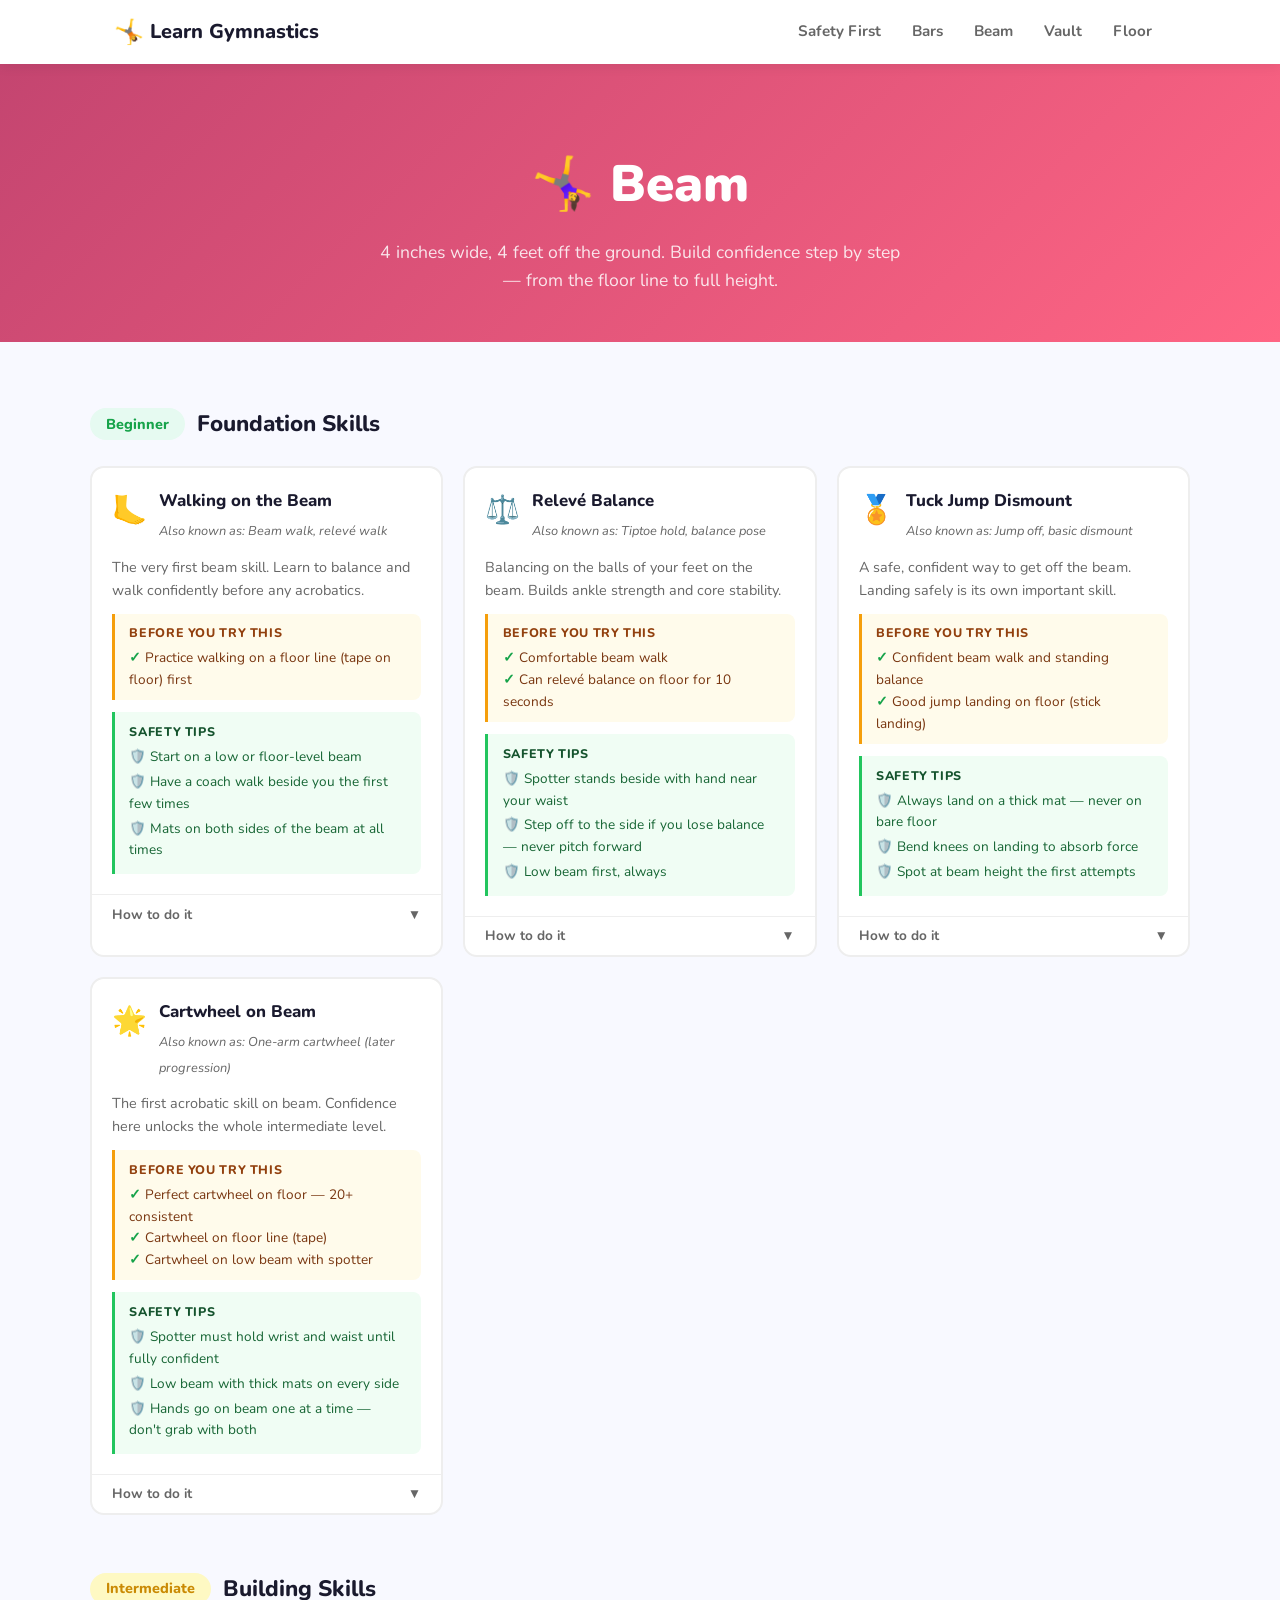
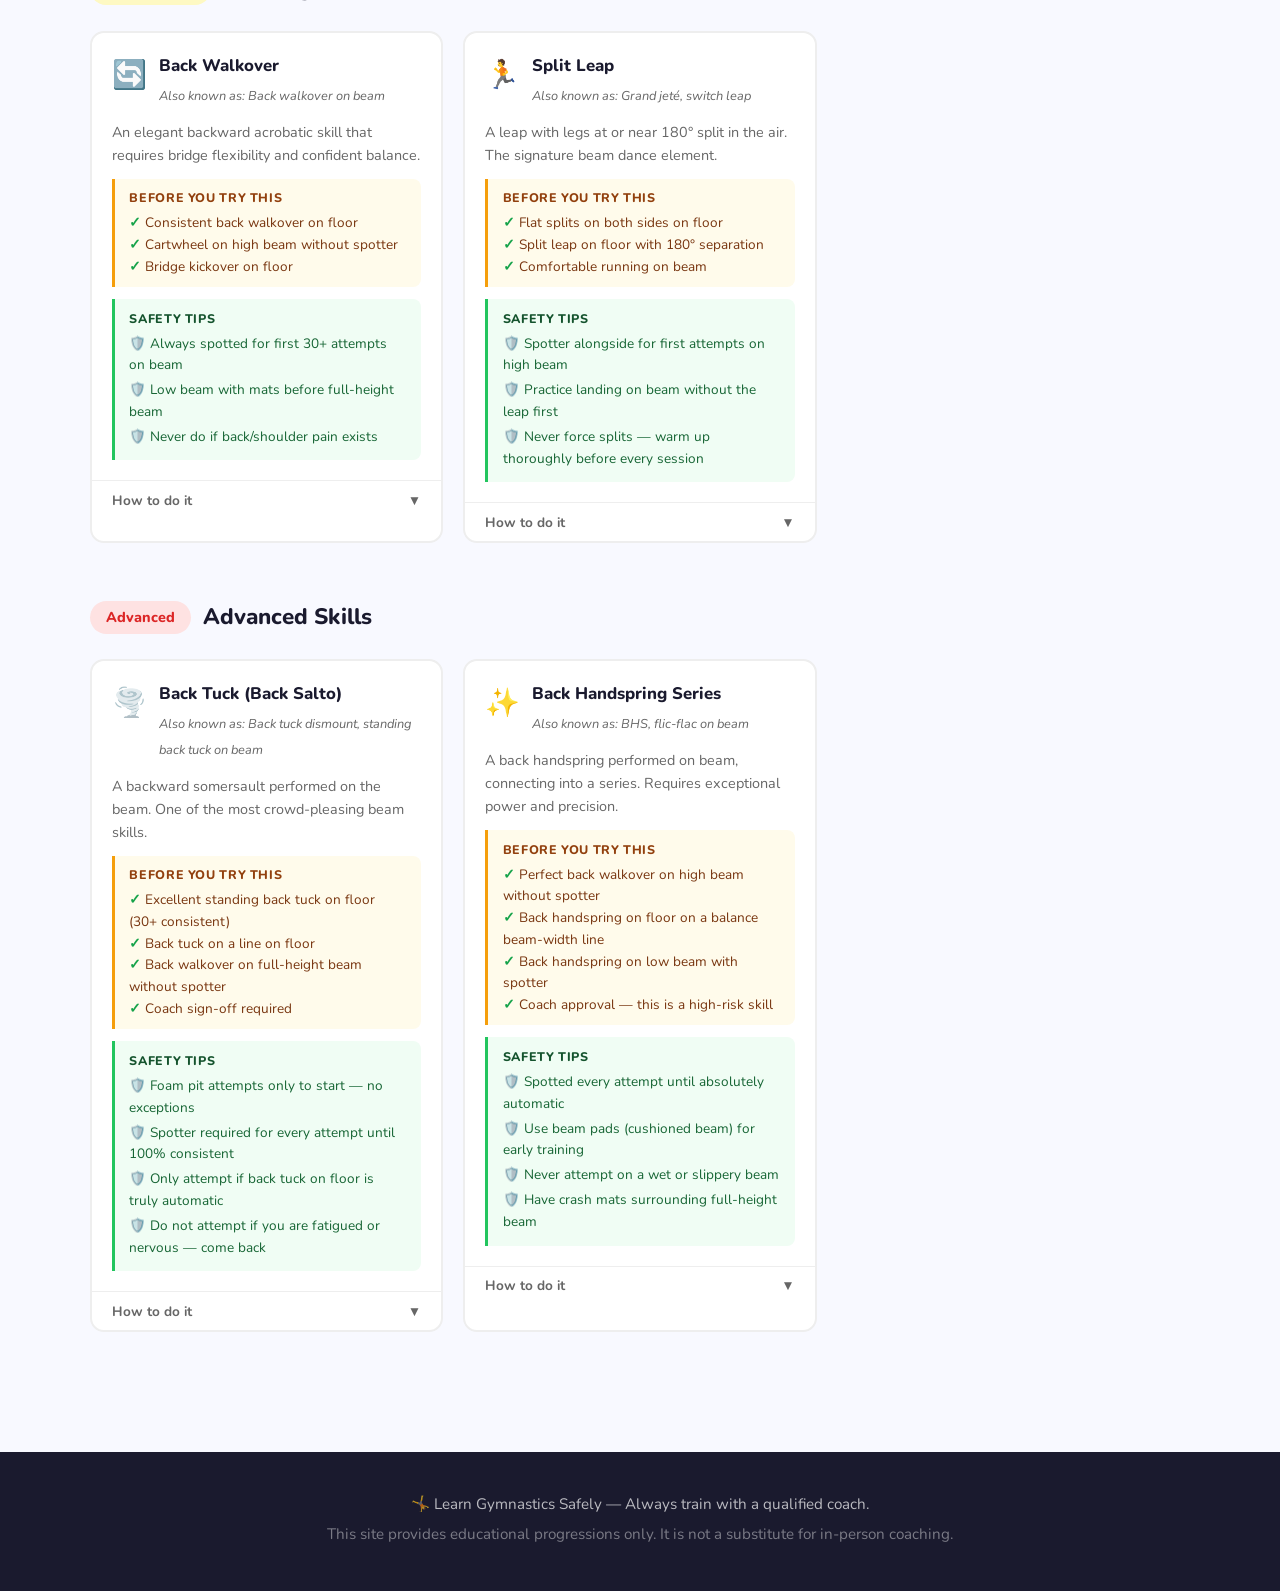
==== beam.html @ 977ec1b9 "Add complete gymnastics learning website Multi-page static site covering all four gymnastics events " ====
<!DOCTYPE html>
<html lang="en">
<head>
  <meta charset="UTF-8" />
  <meta name="viewport" content="width=device-width, initial-scale=1.0" />
  <title>Beam — Learn Gymnastics Safely</title>
  <link rel="stylesheet" href="css/style.css" />
  <link href="https://fonts.googleapis.com/css2?family=Nunito:wght@400;600;700;800;900&display=swap" rel="stylesheet" />
</head>
<body class="beam-event">

  <nav class="navbar" id="navbar">
    <div class="nav-container">
      <a href="index.html" class="nav-logo">
        <span class="logo-icon">🤸</span>
        <span>Learn Gymnastics</span>
      </a>
      <button class="nav-toggle" id="navToggle" aria-label="Toggle menu">
        <span></span><span></span><span></span>
      </button>
      <ul class="nav-links" id="navLinks">
        <li><a href="index.html#safety">Safety First</a></li>
        <li><a href="bars.html"  class="event-link bars-link">Bars</a></li>
        <li><a href="beam.html"  class="event-link beam-link">Beam</a></li>
        <li><a href="vault.html" class="event-link vault-link">Vault</a></li>
        <li><a href="floor.html" class="event-link floor-link">Floor</a></li>
      </ul>
    </div>
  </nav>

  <header class="event-hero hero-beam">
    <h1>🤸‍♀️ Beam</h1>
    <p>4 inches wide, 4 feet off the ground. Build confidence step by step — from the floor line to full height.</p>
  </header>

  <main class="skills-section">
    <div class="container">

      <!-- BEGINNER -->
      <div class="level-group">
        <div class="level-header">
          <span class="level-badge beginner">Beginner</span>
          <h2>Foundation Skills</h2>
        </div>
        <div class="skills-grid">

          <div class="skill-card">
            <div class="skill-card-header">
              <span class="skill-icon">🦶</span>
              <div>
                <h3>Walking on the Beam</h3>
                <span class="skill-also-known">Also known as: Beam walk, relevé walk</span>
              </div>
            </div>
            <div class="skill-body">
              <p class="skill-desc">The very first beam skill. Learn to balance and walk confidently before any acrobatics.</p>
              <div class="prereqs">
                <div class="prereqs-label">Before you try this</div>
                <ul><li>Practice walking on a floor line (tape on floor) first</li></ul>
              </div>
              <div class="safety-tips">
                <div class="safety-tips-label">Safety Tips</div>
                <ul>
                  <li>Start on a low or floor-level beam</li>
                  <li>Have a coach walk beside you the first few times</li>
                  <li>Mats on both sides of the beam at all times</li>
                </ul>
              </div>
            </div>
            <button class="skill-toggle">How to do it <span class="arrow">▼</span></button>
            <div class="skill-details">
              <ol class="steps">
                <li>Mount the beam from the side using a step-up or jump-to-support.</li>
                <li>Stand tall — eyes forward, not looking at your feet.</li>
                <li>Walk placing one foot directly in front of the other, toes pointed.</li>
                <li>Arms out to sides for balance — like a tightrope walker.</li>
                <li>Practice on floor line → low beam → full-height beam with mats.</li>
              </ol>
            </div>
          </div>

          <div class="skill-card">
            <div class="skill-card-header">
              <span class="skill-icon">⚖️</span>
              <div>
                <h3>Relevé Balance</h3>
                <span class="skill-also-known">Also known as: Tiptoe hold, balance pose</span>
              </div>
            </div>
            <div class="skill-body">
              <p class="skill-desc">Balancing on the balls of your feet on the beam. Builds ankle strength and core stability.</p>
              <div class="prereqs">
                <div class="prereqs-label">Before you try this</div>
                <ul>
                  <li>Comfortable beam walk</li>
                  <li>Can relevé balance on floor for 10 seconds</li>
                </ul>
              </div>
              <div class="safety-tips">
                <div class="safety-tips-label">Safety Tips</div>
                <ul>
                  <li>Spotter stands beside with hand near your waist</li>
                  <li>Step off to the side if you lose balance — never pitch forward</li>
                  <li>Low beam first, always</li>
                </ul>
              </div>
            </div>
            <button class="skill-toggle">How to do it <span class="arrow">▼</span></button>
            <div class="skill-details">
              <ol class="steps">
                <li>Stand in the middle of the beam, feet together.</li>
                <li>Rise slowly onto the balls of your feet (relevé).</li>
                <li>Arms extend to sides or overhead — whichever feels balanced.</li>
                <li>Eyes fixed on a spot ahead — don't look down.</li>
                <li>Hold 3 seconds → 5 seconds → 10 seconds as you improve.</li>
              </ol>
            </div>
          </div>

          <div class="skill-card">
            <div class="skill-card-header">
              <span class="skill-icon">🏅</span>
              <div>
                <h3>Tuck Jump Dismount</h3>
                <span class="skill-also-known">Also known as: Jump off, basic dismount</span>
              </div>
            </div>
            <div class="skill-body">
              <p class="skill-desc">A safe, confident way to get off the beam. Landing safely is its own important skill.</p>
              <div class="prereqs">
                <div class="prereqs-label">Before you try this</div>
                <ul>
                  <li>Confident beam walk and standing balance</li>
                  <li>Good jump landing on floor (stick landing)</li>
                </ul>
              </div>
              <div class="safety-tips">
                <div class="safety-tips-label">Safety Tips</div>
                <ul>
                  <li>Always land on a thick mat — never on bare floor</li>
                  <li>Bend knees on landing to absorb force</li>
                  <li>Spot at beam height the first attempts</li>
                </ul>
              </div>
            </div>
            <button class="skill-toggle">How to do it <span class="arrow">▼</span></button>
            <div class="skill-details">
              <ol class="steps">
                <li>Stand at the end of the beam facing the dismount direction.</li>
                <li>Swing arms and jump upward, bringing knees to chest.</li>
                <li>Open legs to landing position just before contact.</li>
                <li>Land with feet together, knees bent, arms forward for balance.</li>
                <li>Stick the landing — don't take extra steps.</li>
              </ol>
            </div>
          </div>

          <div class="skill-card">
            <div class="skill-card-header">
              <span class="skill-icon">🌟</span>
              <div>
                <h3>Cartwheel on Beam</h3>
                <span class="skill-also-known">Also known as: One-arm cartwheel (later progression)</span>
              </div>
            </div>
            <div class="skill-body">
              <p class="skill-desc">The first acrobatic skill on beam. Confidence here unlocks the whole intermediate level.</p>
              <div class="prereqs">
                <div class="prereqs-label">Before you try this</div>
                <ul>
                  <li>Perfect cartwheel on floor — 20+ consistent</li>
                  <li>Cartwheel on floor line (tape)</li>
                  <li>Cartwheel on low beam with spotter</li>
                </ul>
              </div>
              <div class="safety-tips">
                <div class="safety-tips-label">Safety Tips</div>
                <ul>
                  <li>Spotter must hold wrist and waist until fully confident</li>
                  <li>Low beam with thick mats on every side</li>
                  <li>Hands go on beam one at a time — don't grab with both</li>
                </ul>
              </div>
            </div>
            <button class="skill-toggle">How to do it <span class="arrow">▼</span></button>
            <div class="skill-details">
              <ol class="steps">
                <li>Practice on a floor line until it's automatic — no thinking required.</li>
                <li>Move to a low beam. Walk spotter hands the first 10 times.</li>
                <li>Kick up into the cartwheel, hands one at a time on the center of the beam.</li>
                <li>Look at the beam as your hands contact it.</li>
                <li>Finish with both feet landing on beam, one at a time, arms reaching forward.</li>
              </ol>
            </div>
          </div>

        </div>
      </div>

      <!-- INTERMEDIATE -->
      <div class="level-group">
        <div class="level-header">
          <span class="level-badge intermediate">Intermediate</span>
          <h2>Building Skills</h2>
        </div>
        <div class="skills-grid">

          <div class="skill-card">
            <div class="skill-card-header">
              <span class="skill-icon">🔄</span>
              <div>
                <h3>Back Walkover</h3>
                <span class="skill-also-known">Also known as: Back walkover on beam</span>
              </div>
            </div>
            <div class="skill-body">
              <p class="skill-desc">An elegant backward acrobatic skill that requires bridge flexibility and confident balance.</p>
              <div class="prereqs">
                <div class="prereqs-label">Before you try this</div>
                <ul>
                  <li>Consistent back walkover on floor</li>
                  <li>Cartwheel on high beam without spotter</li>
                  <li>Bridge kickover on floor</li>
                </ul>
              </div>
              <div class="safety-tips">
                <div class="safety-tips-label">Safety Tips</div>
                <ul>
                  <li>Always spotted for first 30+ attempts on beam</li>
                  <li>Low beam with mats before full-height beam</li>
                  <li>Never do if back/shoulder pain exists</li>
                </ul>
              </div>
            </div>
            <button class="skill-toggle">How to do it <span class="arrow">▼</span></button>
            <div class="skill-details">
              <ol class="steps">
                <li>Stand on one foot, lift the other leg to a high relevé.</li>
                <li>Reach arms back overhead and arch gently into a back bend.</li>
                <li>Place hands on the beam one at a time.</li>
                <li>Kick the back leg up and over, splitting legs as you go.</li>
                <li>Land one foot, then the second, finishing in a lunge.</li>
              </ol>
            </div>
          </div>

          <div class="skill-card">
            <div class="skill-card-header">
              <span class="skill-icon">🏃</span>
              <div>
                <h3>Split Leap</h3>
                <span class="skill-also-known">Also known as: Grand jeté, switch leap</span>
              </div>
            </div>
            <div class="skill-body">
              <p class="skill-desc">A leap with legs at or near 180° split in the air. The signature beam dance element.</p>
              <div class="prereqs">
                <div class="prereqs-label">Before you try this</div>
                <ul>
                  <li>Flat splits on both sides on floor</li>
                  <li>Split leap on floor with 180° separation</li>
                  <li>Comfortable running on beam</li>
                </ul>
              </div>
              <div class="safety-tips">
                <div class="safety-tips-label">Safety Tips</div>
                <ul>
                  <li>Spotter alongside for first attempts on high beam</li>
                  <li>Practice landing on beam without the leap first</li>
                  <li>Never force splits — warm up thoroughly before every session</li>
                </ul>
              </div>
            </div>
            <button class="skill-toggle">How to do it <span class="arrow">▼</span></button>
            <div class="skill-details">
              <ol class="steps">
                <li>Build momentum with 2–3 run steps on beam.</li>
                <li>Hurdle onto one foot and swing the back leg forward explosively.</li>
                <li>Jump up off the front foot as the back leg reaches max height.</li>
                <li>Reach both legs to full split in the air.</li>
                <li>Land on the front foot with bent knee, then bring feet together.</li>
              </ol>
            </div>
          </div>

        </div>
      </div>

      <!-- ADVANCED -->
      <div class="level-group">
        <div class="level-header">
          <span class="level-badge advanced">Advanced</span>
          <h2>Advanced Skills</h2>
        </div>
        <div class="skills-grid">

          <div class="skill-card">
            <div class="skill-card-header">
              <span class="skill-icon">🌪️</span>
              <div>
                <h3>Back Tuck (Back Salto)</h3>
                <span class="skill-also-known">Also known as: Back tuck dismount, standing back tuck on beam</span>
              </div>
            </div>
            <div class="skill-body">
              <p class="skill-desc">A backward somersault performed on the beam. One of the most crowd-pleasing beam skills.</p>
              <div class="prereqs">
                <div class="prereqs-label">Before you try this</div>
                <ul>
                  <li>Excellent standing back tuck on floor (30+ consistent)</li>
                  <li>Back tuck on a line on floor</li>
                  <li>Back walkover on full-height beam without spotter</li>
                  <li>Coach sign-off required</li>
                </ul>
              </div>
              <div class="safety-tips">
                <div class="safety-tips-label">Safety Tips</div>
                <ul>
                  <li>Foam pit attempts only to start — no exceptions</li>
                  <li>Spotter required for every attempt until 100% consistent</li>
                  <li>Only attempt if back tuck on floor is truly automatic</li>
                  <li>Do not attempt if you are fatigued or nervous — come back</li>
                </ul>
              </div>
            </div>
            <button class="skill-toggle">How to do it <span class="arrow">▼</span></button>
            <div class="skill-details">
              <ol class="steps">
                <li>Stand near center of beam, feet together, arms by sides.</li>
                <li>Swing arms up and bend knees for a small dip (countermovement).</li>
                <li>Jump straight up — not backward — arms lifting overhead.</li>
                <li>Pull knees to chest tightly and tuck chin slightly.</li>
                <li>Spot the beam as you rotate and open for landing.</li>
                <li>Land both feet on beam simultaneously with bent knees.</li>
              </ol>
            </div>
          </div>

          <div class="skill-card">
            <div class="skill-card-header">
              <span class="skill-icon">✨</span>
              <div>
                <h3>Back Handspring Series</h3>
                <span class="skill-also-known">Also known as: BHS, flic-flac on beam</span>
              </div>
            </div>
            <div class="skill-body">
              <p class="skill-desc">A back handspring performed on beam, connecting into a series. Requires exceptional power and precision.</p>
              <div class="prereqs">
                <div class="prereqs-label">Before you try this</div>
                <ul>
                  <li>Perfect back walkover on high beam without spotter</li>
                  <li>Back handspring on floor on a balance beam-width line</li>
                  <li>Back handspring on low beam with spotter</li>
                  <li>Coach approval — this is a high-risk skill</li>
                </ul>
              </div>
              <div class="safety-tips">
                <div class="safety-tips-label">Safety Tips</div>
                <ul>
                  <li>Spotted every attempt until absolutely automatic</li>
                  <li>Use beam pads (cushioned beam) for early training</li>
                  <li>Never attempt on a wet or slippery beam</li>
                  <li>Have crash mats surrounding full-height beam</li>
                </ul>
              </div>
            </div>
            <button class="skill-toggle">How to do it <span class="arrow">▼</span></button>
            <div class="skill-details">
              <ol class="steps">
                <li>Start with a consistent back walkover — this teaches the hand placement.</li>
                <li>From a stand, reach back and jump, pushing hips over head quickly.</li>
                <li>Hands hit beam simultaneously, centered and firm.</li>
                <li>Snap feet over and land together on the beam.</li>
                <li>Immediately connect to the next skill or hold for a stick.</li>
              </ol>
            </div>
          </div>

        </div>
      </div>

    </div>
  </main>

  <footer class="footer">
    <div class="container">
      <p>🤸 Learn Gymnastics Safely &mdash; Always train with a qualified coach.</p>
      <p class="footer-sub">This site provides educational progressions only. It is not a substitute for in-person coaching.</p>
    </div>
  </footer>

  <script src="js/main.js"></script>
</body>
</html>
---- css/style.css ----
/* ===========================
   Base & Reset
=========================== */
*, *::before, *::after { box-sizing: border-box; margin: 0; padding: 0; }

:root {
  --bars:    #6c63ff;
  --bars-light: #ede9ff;
  --beam:    #ff6584;
  --beam-light: #ffe9ee;
  --vault:   #ff9f43;
  --vault-light: #fff3e0;
  --floor:   #26de81;
  --floor-light: #e6faf1;
  --dark:    #1a1a2e;
  --mid:     #2d2d44;
  --text:    #333;
  --muted:   #666;
  --bg:      #f8f9ff;
  --white:   #ffffff;
  --radius:  14px;
  --shadow:  0 4px 24px rgba(0,0,0,0.09);
  --shadow-hover: 0 8px 36px rgba(0,0,0,0.15);
  --transition: 0.25s ease;
}

html { scroll-behavior: smooth; }

body {
  font-family: 'Nunito', sans-serif;
  background: var(--bg);
  color: var(--text);
  line-height: 1.6;
}

a { color: inherit; text-decoration: none; }
img { max-width: 100%; display: block; }

/* ===========================
   Navbar
=========================== */
.navbar {
  position: sticky;
  top: 0;
  z-index: 100;
  background: var(--white);
  box-shadow: 0 2px 12px rgba(0,0,0,0.08);
}

.nav-container {
  max-width: 1100px;
  margin: 0 auto;
  padding: 0 1.5rem;
  height: 64px;
  display: flex;
  align-items: center;
  justify-content: space-between;
}

.nav-logo {
  font-size: 1.25rem;
  font-weight: 800;
  color: var(--dark);
  display: flex;
  align-items: center;
  gap: 0.4rem;
}

.logo-icon { font-size: 1.5rem; }

.nav-links {
  list-style: none;
  display: flex;
  align-items: center;
  gap: 0.25rem;
}

.nav-links a {
  padding: 0.4rem 0.85rem;
  border-radius: 8px;
  font-weight: 700;
  font-size: 0.95rem;
  transition: background var(--transition), color var(--transition);
  color: var(--muted);
}

.nav-links a:hover { background: var(--bg); color: var(--dark); }

.bars-link:hover  { background: var(--bars-light)  !important; color: var(--bars)  !important; }
.beam-link:hover  { background: var(--beam-light)  !important; color: var(--beam)  !important; }
.vault-link:hover { background: var(--vault-light) !important; color: var(--vault) !important; }
.floor-link:hover { background: var(--floor-light) !important; color: var(--floor) !important; }

.nav-toggle {
  display: none;
  flex-direction: column;
  gap: 5px;
  cursor: pointer;
  background: none;
  border: none;
  padding: 4px;
}
.nav-toggle span {
  display: block;
  width: 24px;
  height: 2px;
  background: var(--dark);
  border-radius: 2px;
  transition: var(--transition);
}

/* ===========================
   Hero
=========================== */
.hero {
  background: linear-gradient(135deg, var(--dark) 0%, var(--mid) 100%);
  color: var(--white);
  padding: 6rem 1.5rem 4rem;
  text-align: center;
}

.hero-content { max-width: 680px; margin: 0 auto; }

.hero h1 {
  font-size: clamp(2.2rem, 5vw, 3.6rem);
  font-weight: 900;
  line-height: 1.15;
  margin-bottom: 1rem;
}

.highlight {
  background: linear-gradient(90deg, #6c63ff, #ff6584);
  -webkit-background-clip: text;
  -webkit-text-fill-color: transparent;
  background-clip: text;
}

.hero-sub {
  font-size: 1.15rem;
  color: rgba(255,255,255,0.75);
  margin-bottom: 2rem;
  max-width: 520px;
  margin-left: auto;
  margin-right: auto;
}

.hero-buttons {
  display: flex;
  gap: 1rem;
  justify-content: center;
  flex-wrap: wrap;
  margin-bottom: 2.5rem;
}

.btn {
  display: inline-block;
  padding: 0.75rem 2rem;
  border-radius: 50px;
  font-weight: 800;
  font-size: 1rem;
  transition: transform var(--transition), box-shadow var(--transition);
  cursor: pointer;
}
.btn:hover { transform: translateY(-2px); box-shadow: 0 6px 20px rgba(0,0,0,0.2); }

.btn-primary {
  background: linear-gradient(90deg, #6c63ff, #ff6584);
  color: var(--white);
}

.btn-outline {
  border: 2px solid rgba(255,255,255,0.5);
  color: var(--white);
  background: transparent;
}
.btn-outline:hover { background: rgba(255,255,255,0.1); }

.hero-badges {
  display: flex;
  gap: 0.75rem;
  justify-content: center;
  flex-wrap: wrap;
}

.badge {
  background: rgba(255,255,255,0.1);
  border: 1px solid rgba(255,255,255,0.2);
  padding: 0.4rem 1rem;
  border-radius: 50px;
  font-size: 0.88rem;
  font-weight: 600;
}

/* ===========================
   Sections
=========================== */
.section {
  padding: 5rem 1.5rem;
}

.container {
  max-width: 1100px;
  margin: 0 auto;
}

.section-title {
  font-size: clamp(1.6rem, 3vw, 2.4rem);
  font-weight: 900;
  text-align: center;
  margin-bottom: 0.75rem;
  color: var(--dark);
}

.section-sub {
  text-align: center;
  color: var(--muted);
  font-size: 1.05rem;
  max-width: 580px;
  margin: 0 auto 3rem;
}

/* ===========================
   Safety Section
=========================== */
.safety-section { background: var(--white); }

.safety-grid {
  display: grid;
  grid-template-columns: repeat(auto-fill, minmax(280px, 1fr));
  gap: 1.5rem;
}

.safety-card {
  background: var(--bg);
  border-radius: var(--radius);
  padding: 1.75rem;
  border: 2px solid transparent;
  transition: border-color var(--transition), box-shadow var(--transition);
}

.safety-card:hover {
  border-color: #6c63ff33;
  box-shadow: var(--shadow);
}

.safety-icon {
  font-size: 2.25rem;
  margin-bottom: 0.75rem;
}

.safety-card h3 {
  font-size: 1.1rem;
  font-weight: 800;
  margin-bottom: 0.5rem;
  color: var(--dark);
}

.safety-card p { color: var(--muted); font-size: 0.95rem; }

/* ===========================
   Events Section
=========================== */
.events-section { background: var(--bg); }

.events-grid {
  display: grid;
  grid-template-columns: repeat(auto-fill, minmax(240px, 1fr));
  gap: 1.5rem;
}

.event-card {
  display: flex;
  flex-direction: column;
  background: var(--white);
  border-radius: var(--radius);
  padding: 2rem 1.5rem;
  box-shadow: var(--shadow);
  border: 2px solid transparent;
  transition: transform var(--transition), box-shadow var(--transition), border-color var(--transition);
  cursor: pointer;
}

.event-card:hover {
  transform: translateY(-5px);
  box-shadow: var(--shadow-hover);
}

.bars-card:hover  { border-color: var(--bars); }
.beam-card:hover  { border-color: var(--beam); }
.vault-card:hover { border-color: var(--vault); }
.floor-card:hover { border-color: var(--floor); }

.event-emoji { font-size: 2.75rem; margin-bottom: 1rem; }

.event-card h3 {
  font-size: 1.5rem;
  font-weight: 900;
  margin-bottom: 0.5rem;
  color: var(--dark);
}

.event-card p {
  color: var(--muted);
  font-size: 0.95rem;
  flex: 1;
  margin-bottom: 1rem;
}

.event-levels {
  display: flex;
  gap: 0.4rem;
  flex-wrap: wrap;
  margin-bottom: 1rem;
}

.level {
  padding: 0.2rem 0.65rem;
  border-radius: 50px;
  font-size: 0.78rem;
  font-weight: 700;
}

.beginner     { background: #e6faf1; color: #16a34a; }
.intermediate { background: #fef9c3; color: #ca8a04; }
.advanced     { background: #fee2e2; color: #dc2626; }

.event-cta {
  font-weight: 800;
  font-size: 0.95rem;
  margin-top: auto;
}

.bars-card  .event-cta { color: var(--bars); }
.beam-card  .event-cta { color: var(--beam); }
.vault-card .event-cta { color: var(--vault); }
.floor-card .event-cta { color: var(--floor); }

/* ===========================
   Event Pages (bars/beam/vault/floor)
=========================== */
.event-hero {
  padding: 5rem 1.5rem 3rem;
  text-align: center;
  color: var(--white);
}

.event-hero h1 {
  font-size: clamp(2rem, 5vw, 3.2rem);
  font-weight: 900;
  margin-bottom: 0.75rem;
}

.event-hero p {
  font-size: 1.1rem;
  opacity: 0.85;
  max-width: 520px;
  margin: 0 auto;
}

.hero-bars  { background: linear-gradient(135deg, #4a3fcb, #6c63ff); }
.hero-beam  { background: linear-gradient(135deg, #c44570, #ff6584); }
.hero-vault { background: linear-gradient(135deg, #c97a1f, #ff9f43); }
.hero-floor { background: linear-gradient(135deg, #18a35a, #26de81); }

/* Skill Tree */
.skills-section { padding: 4rem 1.5rem; }

.level-group { margin-bottom: 3.5rem; }

.level-header {
  display: flex;
  align-items: center;
  gap: 0.75rem;
  margin-bottom: 1.5rem;
}

.level-badge {
  padding: 0.3rem 1rem;
  border-radius: 50px;
  font-weight: 800;
  font-size: 0.9rem;
}

.level-badge.beginner     { background: #e6faf1; color: #16a34a; }
.level-badge.intermediate { background: #fef9c3; color: #ca8a04; }
.level-badge.advanced     { background: #fee2e2; color: #dc2626; }

.level-header h2 {
  font-size: 1.4rem;
  font-weight: 800;
  color: var(--dark);
}

.skills-grid {
  display: grid;
  grid-template-columns: repeat(auto-fill, minmax(300px, 1fr));
  gap: 1.25rem;
}

.skill-card {
  background: var(--white);
  border-radius: var(--radius);
  border: 2px solid #eee;
  overflow: hidden;
  transition: box-shadow var(--transition), border-color var(--transition);
  cursor: pointer;
}

.skill-card:hover { box-shadow: var(--shadow); }

.skill-card-header {
  padding: 1.25rem 1.25rem 0.75rem;
  display: flex;
  align-items: flex-start;
  gap: 0.75rem;
}

.skill-icon { font-size: 1.75rem; flex-shrink: 0; }

.skill-card-header h3 {
  font-size: 1.05rem;
  font-weight: 800;
  color: var(--dark);
  margin-bottom: 0.2rem;
}

.skill-also-known {
  font-size: 0.8rem;
  color: var(--muted);
  font-style: italic;
}

.skill-body {
  padding: 0 1.25rem 1.25rem;
}

.skill-desc {
  font-size: 0.9rem;
  color: var(--muted);
  margin-bottom: 0.75rem;
}

/* Prerequisites */
.prereqs {
  background: #fffbeb;
  border-left: 3px solid #f59e0b;
  border-radius: 0 8px 8px 0;
  padding: 0.6rem 0.9rem;
  margin-bottom: 0.75rem;
}

.prereqs-label {
  font-size: 0.78rem;
  font-weight: 800;
  color: #92400e;
  margin-bottom: 0.25rem;
  text-transform: uppercase;
  letter-spacing: 0.05em;
}

.prereqs ul {
  list-style: none;
  padding: 0;
}

.prereqs ul li::before {
  content: '✓ ';
  color: #16a34a;
  font-weight: 700;
}

.prereqs ul li {
  font-size: 0.85rem;
  color: #78350f;
}

/* Safety Tips */
.safety-tips {
  background: #f0fdf4;
  border-left: 3px solid #22c55e;
  border-radius: 0 8px 8px 0;
  padding: 0.6rem 0.9rem;
}

.safety-tips-label {
  font-size: 0.78rem;
  font-weight: 800;
  color: #14532d;
  margin-bottom: 0.25rem;
  text-transform: uppercase;
  letter-spacing: 0.05em;
}

.safety-tips ul {
  list-style: none;
  padding: 0;
}

.safety-tips ul li::before {
  content: '🛡️ ';
}

.safety-tips ul li {
  font-size: 0.85rem;
  color: #166534;
  margin-bottom: 0.2rem;
}

/* Accordion toggle */
.skill-toggle {
  width: 100%;
  background: none;
  border: none;
  border-top: 1px solid #eee;
  padding: 0.6rem 1.25rem;
  text-align: left;
  font-family: 'Nunito', sans-serif;
  font-size: 0.85rem;
  font-weight: 700;
  color: var(--muted);
  cursor: pointer;
  display: flex;
  justify-content: space-between;
  align-items: center;
  transition: background var(--transition);
}
.skill-toggle:hover { background: var(--bg); }
.skill-toggle .arrow { transition: transform var(--transition); }
.skill-toggle.open .arrow { transform: rotate(180deg); }

.skill-details {
  display: none;
  padding: 0 1.25rem 1.25rem;
  animation: fadeIn 0.2s ease;
}
.skill-details.open { display: block; }

@keyframes fadeIn { from { opacity: 0; transform: translateY(-4px); } to { opacity: 1; transform: translateY(0); } }

/* Steps */
.steps { list-style: none; padding: 0; counter-reset: step; }
.steps li {
  counter-increment: step;
  display: flex;
  gap: 0.75rem;
  margin-bottom: 0.6rem;
  font-size: 0.9rem;
  color: var(--text);
}
.steps li::before {
  content: counter(step);
  flex-shrink: 0;
  width: 22px;
  height: 22px;
  border-radius: 50%;
  background: var(--dark);
  color: white;
  font-size: 0.75rem;
  font-weight: 800;
  display: flex;
  align-items: center;
  justify-content: center;
  margin-top: 2px;
}

/* Color accents per event */
.bars-event .skill-card:hover   { border-color: var(--bars); }
.beam-event .skill-card:hover   { border-color: var(--beam); }
.vault-event .skill-card:hover  { border-color: var(--vault); }
.floor-event .skill-card:hover  { border-color: var(--floor); }

.bars-event  .steps li::before  { background: var(--bars); }
.beam-event  .steps li::before  { background: var(--beam); }
.vault-event .steps li::before  { background: var(--vault); }
.floor-event .steps li::before  { background: var(--floor); }

.bars-event  .skill-toggle.open { color: var(--bars); }
.beam-event  .skill-toggle.open { color: var(--beam); }
.vault-event .skill-toggle.open { color: var(--vault); }
.floor-event .skill-toggle.open { color: var(--floor); }

/* ===========================
   Footer
=========================== */
.footer {
  background: var(--dark);
  color: rgba(255,255,255,0.7);
  text-align: center;
  padding: 2.5rem 1.5rem;
}

.footer p { margin-bottom: 0.3rem; font-size: 0.95rem; }
.footer-sub { font-size: 0.82rem; opacity: 0.6; }

/* ===========================
   Responsive
=========================== */
@media (max-width: 680px) {
  .nav-toggle { display: flex; }
  .nav-links {
    display: none;
    position: absolute;
    top: 64px;
    left: 0;
    right: 0;
    background: var(--white);
    flex-direction: column;
    padding: 1rem 1.5rem 1.5rem;
    box-shadow: 0 8px 24px rgba(0,0,0,0.1);
    gap: 0.1rem;
  }
  .nav-links.open { display: flex; }
  .nav-links a { padding: 0.6rem 0.85rem; font-size: 1rem; }

  .hero { padding: 4rem 1.5rem 3rem; }
  .hero-buttons { flex-direction: column; align-items: center; }
  .btn { width: 100%; max-width: 300px; text-align: center; }
  .events-grid { grid-template-columns: 1fr; }
  .skills-grid  { grid-template-columns: 1fr; }
}
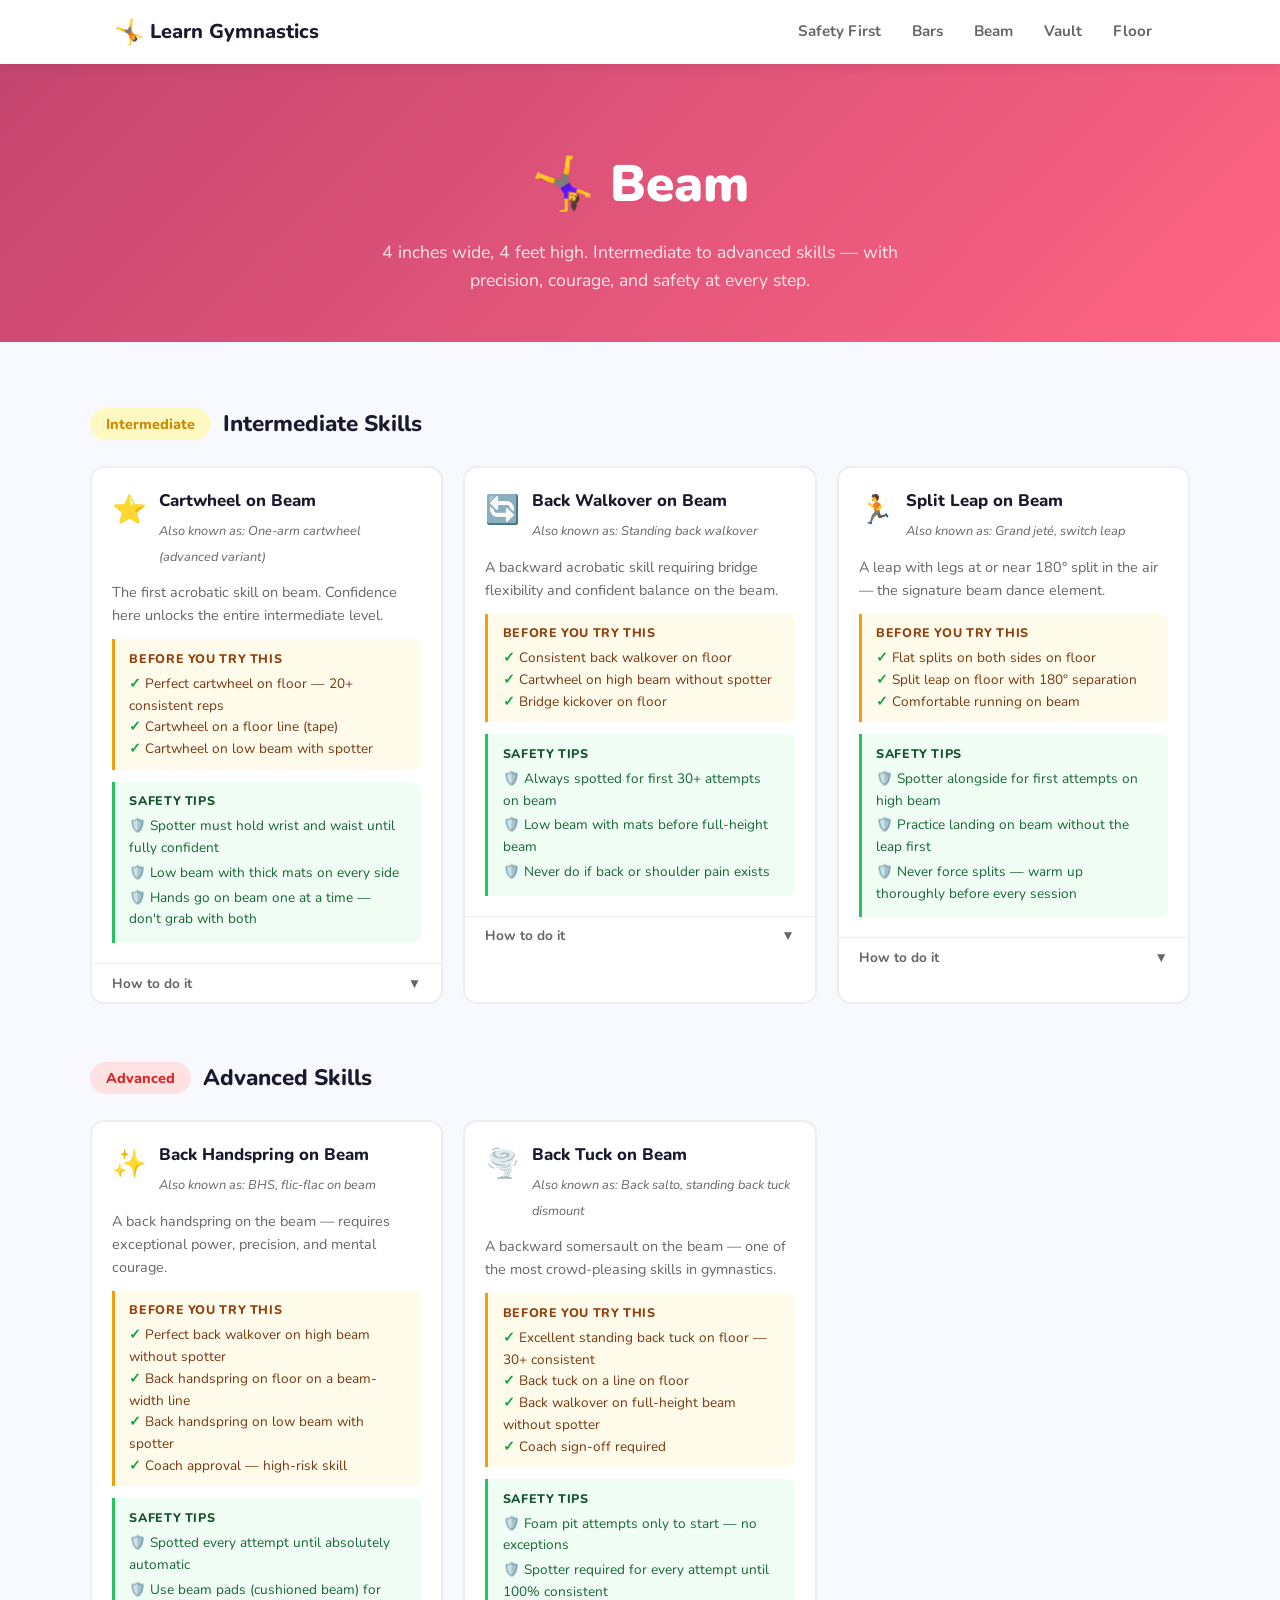
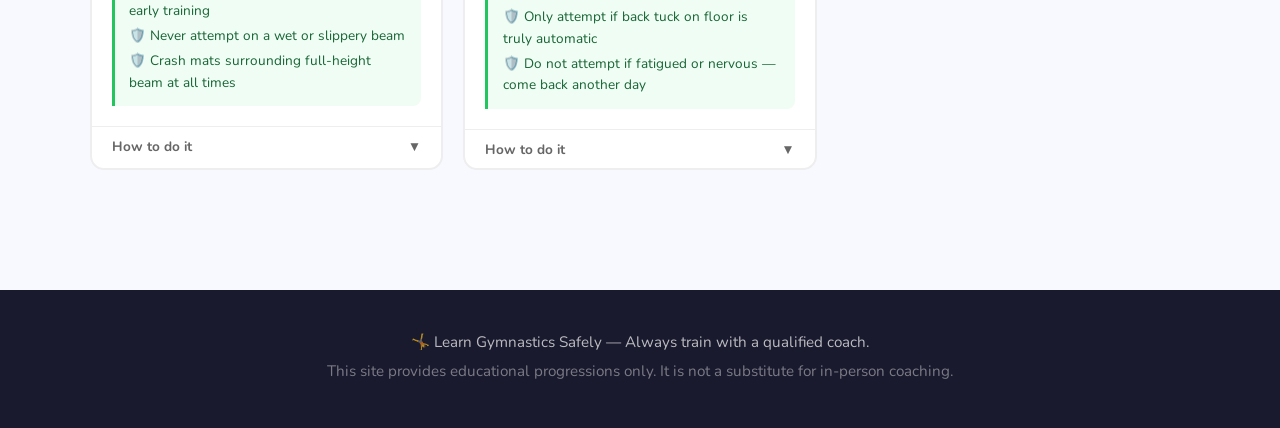
==== commit b85ff407: "Simplify event pages to 5 skills each, intermediate + advanced only Removed beginner sections from a" ====
--- a/beam.html
+++ b/beam.html
@@ -30,191 +30,69 @@
 
   <header class="event-hero hero-beam">
     <h1>🤸‍♀️ Beam</h1>
-    <p>4 inches wide, 4 feet off the ground. Build confidence step by step — from the floor line to full height.</p>
+    <p>4 inches wide, 4 feet high. Intermediate to advanced skills — with precision, courage, and safety at every step.</p>
   </header>
 
   <main class="skills-section">
     <div class="container">
-
-      <!-- BEGINNER -->
-      <div class="level-group">
-        <div class="level-header">
-          <span class="level-badge beginner">Beginner</span>
-          <h2>Foundation Skills</h2>
-        </div>
-        <div class="skills-grid">
-
-          <div class="skill-card">
-            <div class="skill-card-header">
-              <span class="skill-icon">🦶</span>
-              <div>
-                <h3>Walking on the Beam</h3>
-                <span class="skill-also-known">Also known as: Beam walk, relevé walk</span>
-              </div>
-            </div>
-            <div class="skill-body">
-              <p class="skill-desc">The very first beam skill. Learn to balance and walk confidently before any acrobatics.</p>
-              <div class="prereqs">
-                <div class="prereqs-label">Before you try this</div>
-                <ul><li>Practice walking on a floor line (tape on floor) first</li></ul>
-              </div>
-              <div class="safety-tips">
-                <div class="safety-tips-label">Safety Tips</div>
-                <ul>
-                  <li>Start on a low or floor-level beam</li>
-                  <li>Have a coach walk beside you the first few times</li>
-                  <li>Mats on both sides of the beam at all times</li>
-                </ul>
-              </div>
-            </div>
-            <button class="skill-toggle">How to do it <span class="arrow">▼</span></button>
-            <div class="skill-details">
-              <ol class="steps">
-                <li>Mount the beam from the side using a step-up or jump-to-support.</li>
-                <li>Stand tall — eyes forward, not looking at your feet.</li>
-                <li>Walk placing one foot directly in front of the other, toes pointed.</li>
-                <li>Arms out to sides for balance — like a tightrope walker.</li>
-                <li>Practice on floor line → low beam → full-height beam with mats.</li>
-              </ol>
-            </div>
-          </div>
-
-          <div class="skill-card">
-            <div class="skill-card-header">
-              <span class="skill-icon">⚖️</span>
-              <div>
-                <h3>Relevé Balance</h3>
-                <span class="skill-also-known">Also known as: Tiptoe hold, balance pose</span>
-              </div>
-            </div>
-            <div class="skill-body">
-              <p class="skill-desc">Balancing on the balls of your feet on the beam. Builds ankle strength and core stability.</p>
-              <div class="prereqs">
-                <div class="prereqs-label">Before you try this</div>
-                <ul>
-                  <li>Comfortable beam walk</li>
-                  <li>Can relevé balance on floor for 10 seconds</li>
-                </ul>
-              </div>
-              <div class="safety-tips">
-                <div class="safety-tips-label">Safety Tips</div>
-                <ul>
-                  <li>Spotter stands beside with hand near your waist</li>
-                  <li>Step off to the side if you lose balance — never pitch forward</li>
-                  <li>Low beam first, always</li>
-                </ul>
-              </div>
-            </div>
-            <button class="skill-toggle">How to do it <span class="arrow">▼</span></button>
-            <div class="skill-details">
-              <ol class="steps">
-                <li>Stand in the middle of the beam, feet together.</li>
-                <li>Rise slowly onto the balls of your feet (relevé).</li>
-                <li>Arms extend to sides or overhead — whichever feels balanced.</li>
-                <li>Eyes fixed on a spot ahead — don't look down.</li>
-                <li>Hold 3 seconds → 5 seconds → 10 seconds as you improve.</li>
-              </ol>
-            </div>
-          </div>
-
-          <div class="skill-card">
-            <div class="skill-card-header">
-              <span class="skill-icon">🏅</span>
-              <div>
-                <h3>Tuck Jump Dismount</h3>
-                <span class="skill-also-known">Also known as: Jump off, basic dismount</span>
-              </div>
-            </div>
-            <div class="skill-body">
-              <p class="skill-desc">A safe, confident way to get off the beam. Landing safely is its own important skill.</p>
-              <div class="prereqs">
-                <div class="prereqs-label">Before you try this</div>
-                <ul>
-                  <li>Confident beam walk and standing balance</li>
-                  <li>Good jump landing on floor (stick landing)</li>
-                </ul>
-              </div>
-              <div class="safety-tips">
-                <div class="safety-tips-label">Safety Tips</div>
-                <ul>
-                  <li>Always land on a thick mat — never on bare floor</li>
-                  <li>Bend knees on landing to absorb force</li>
-                  <li>Spot at beam height the first attempts</li>
-                </ul>
-              </div>
-            </div>
-            <button class="skill-toggle">How to do it <span class="arrow">▼</span></button>
-            <div class="skill-details">
-              <ol class="steps">
-                <li>Stand at the end of the beam facing the dismount direction.</li>
-                <li>Swing arms and jump upward, bringing knees to chest.</li>
-                <li>Open legs to landing position just before contact.</li>
-                <li>Land with feet together, knees bent, arms forward for balance.</li>
-                <li>Stick the landing — don't take extra steps.</li>
-              </ol>
-            </div>
-          </div>
-
-          <div class="skill-card">
-            <div class="skill-card-header">
-              <span class="skill-icon">🌟</span>
-              <div>
-                <h3>Cartwheel on Beam</h3>
-                <span class="skill-also-known">Also known as: One-arm cartwheel (later progression)</span>
-              </div>
-            </div>
-            <div class="skill-body">
-              <p class="skill-desc">The first acrobatic skill on beam. Confidence here unlocks the whole intermediate level.</p>
-              <div class="prereqs">
-                <div class="prereqs-label">Before you try this</div>
-                <ul>
-                  <li>Perfect cartwheel on floor — 20+ consistent</li>
-                  <li>Cartwheel on floor line (tape)</li>
-                  <li>Cartwheel on low beam with spotter</li>
-                </ul>
-              </div>
-              <div class="safety-tips">
-                <div class="safety-tips-label">Safety Tips</div>
-                <ul>
-                  <li>Spotter must hold wrist and waist until fully confident</li>
-                  <li>Low beam with thick mats on every side</li>
-                  <li>Hands go on beam one at a time — don't grab with both</li>
-                </ul>
-              </div>
-            </div>
-            <button class="skill-toggle">How to do it <span class="arrow">▼</span></button>
-            <div class="skill-details">
-              <ol class="steps">
-                <li>Practice on a floor line until it's automatic — no thinking required.</li>
-                <li>Move to a low beam. Walk spotter hands the first 10 times.</li>
-                <li>Kick up into the cartwheel, hands one at a time on the center of the beam.</li>
-                <li>Look at the beam as your hands contact it.</li>
-                <li>Finish with both feet landing on beam, one at a time, arms reaching forward.</li>
-              </ol>
-            </div>
-          </div>
-
-        </div>
-      </div>
 
       <!-- INTERMEDIATE -->
       <div class="level-group">
         <div class="level-header">
           <span class="level-badge intermediate">Intermediate</span>
-          <h2>Building Skills</h2>
+          <h2>Intermediate Skills</h2>
         </div>
         <div class="skills-grid">
 
           <div class="skill-card">
             <div class="skill-card-header">
+              <span class="skill-icon">⭐</span>
+              <div>
+                <h3>Cartwheel on Beam</h3>
+                <span class="skill-also-known">Also known as: One-arm cartwheel (advanced variant)</span>
+              </div>
+            </div>
+            <div class="skill-body">
+              <p class="skill-desc">The first acrobatic skill on beam. Confidence here unlocks the entire intermediate level.</p>
+              <div class="prereqs">
+                <div class="prereqs-label">Before you try this</div>
+                <ul>
+                  <li>Perfect cartwheel on floor — 20+ consistent reps</li>
+                  <li>Cartwheel on a floor line (tape)</li>
+                  <li>Cartwheel on low beam with spotter</li>
+                </ul>
+              </div>
+              <div class="safety-tips">
+                <div class="safety-tips-label">Safety Tips</div>
+                <ul>
+                  <li>Spotter must hold wrist and waist until fully confident</li>
+                  <li>Low beam with thick mats on every side</li>
+                  <li>Hands go on beam one at a time — don't grab with both</li>
+                </ul>
+              </div>
+            </div>
+            <button class="skill-toggle">How to do it <span class="arrow">▼</span></button>
+            <div class="skill-details">
+              <ol class="steps">
+                <li>Drill on a floor line until it's automatic — no thinking required.</li>
+                <li>Move to a low beam. Walk with spotter for the first 10 times.</li>
+                <li>Kick into the cartwheel, hands one at a time on the center of beam.</li>
+                <li>Look at the beam as each hand contacts it.</li>
+                <li>Finish with feet landing on beam one at a time, arms reaching forward.</li>
+              </ol>
+            </div>
+          </div>
+
+          <div class="skill-card">
+            <div class="skill-card-header">
               <span class="skill-icon">🔄</span>
               <div>
-                <h3>Back Walkover</h3>
-                <span class="skill-also-known">Also known as: Back walkover on beam</span>
-              </div>
-            </div>
-            <div class="skill-body">
-              <p class="skill-desc">An elegant backward acrobatic skill that requires bridge flexibility and confident balance.</p>
+                <h3>Back Walkover on Beam</h3>
+                <span class="skill-also-known">Also known as: Standing back walkover</span>
+              </div>
+            </div>
+            <div class="skill-body">
+              <p class="skill-desc">A backward acrobatic skill requiring bridge flexibility and confident balance on the beam.</p>
               <div class="prereqs">
                 <div class="prereqs-label">Before you try this</div>
                 <ul>
@@ -228,7 +106,7 @@
                 <ul>
                   <li>Always spotted for first 30+ attempts on beam</li>
                   <li>Low beam with mats before full-height beam</li>
-                  <li>Never do if back/shoulder pain exists</li>
+                  <li>Never do if back or shoulder pain exists</li>
                 </ul>
               </div>
             </div>
@@ -237,9 +115,9 @@
               <ol class="steps">
                 <li>Stand on one foot, lift the other leg to a high relevé.</li>
                 <li>Reach arms back overhead and arch gently into a back bend.</li>
-                <li>Place hands on the beam one at a time.</li>
+                <li>Place hands on beam one at a time.</li>
                 <li>Kick the back leg up and over, splitting legs as you go.</li>
-                <li>Land one foot, then the second, finishing in a lunge.</li>
+                <li>Land one foot then the second, finishing in a lunge.</li>
               </ol>
             </div>
           </div>
@@ -248,12 +126,12 @@
             <div class="skill-card-header">
               <span class="skill-icon">🏃</span>
               <div>
-                <h3>Split Leap</h3>
+                <h3>Split Leap on Beam</h3>
                 <span class="skill-also-known">Also known as: Grand jeté, switch leap</span>
               </div>
             </div>
             <div class="skill-body">
-              <p class="skill-desc">A leap with legs at or near 180° split in the air. The signature beam dance element.</p>
+              <p class="skill-desc">A leap with legs at or near 180° split in the air — the signature beam dance element.</p>
               <div class="prereqs">
                 <div class="prereqs-label">Before you try this</div>
                 <ul>
@@ -296,18 +174,59 @@
 
           <div class="skill-card">
             <div class="skill-card-header">
+              <span class="skill-icon">✨</span>
+              <div>
+                <h3>Back Handspring on Beam</h3>
+                <span class="skill-also-known">Also known as: BHS, flic-flac on beam</span>
+              </div>
+            </div>
+            <div class="skill-body">
+              <p class="skill-desc">A back handspring on the beam — requires exceptional power, precision, and mental courage.</p>
+              <div class="prereqs">
+                <div class="prereqs-label">Before you try this</div>
+                <ul>
+                  <li>Perfect back walkover on high beam without spotter</li>
+                  <li>Back handspring on floor on a beam-width line</li>
+                  <li>Back handspring on low beam with spotter</li>
+                  <li>Coach approval — high-risk skill</li>
+                </ul>
+              </div>
+              <div class="safety-tips">
+                <div class="safety-tips-label">Safety Tips</div>
+                <ul>
+                  <li>Spotted every attempt until absolutely automatic</li>
+                  <li>Use beam pads (cushioned beam) for early training</li>
+                  <li>Never attempt on a wet or slippery beam</li>
+                  <li>Crash mats surrounding full-height beam at all times</li>
+                </ul>
+              </div>
+            </div>
+            <button class="skill-toggle">How to do it <span class="arrow">▼</span></button>
+            <div class="skill-details">
+              <ol class="steps">
+                <li>Start with a consistent back walkover — this teaches hand placement.</li>
+                <li>From a stand, reach back and jump, pushing hips over head quickly.</li>
+                <li>Hands hit beam simultaneously, centered and firm.</li>
+                <li>Snap feet over and land together on the beam.</li>
+                <li>Immediately connect to next skill or hold for a stick.</li>
+              </ol>
+            </div>
+          </div>
+
+          <div class="skill-card">
+            <div class="skill-card-header">
               <span class="skill-icon">🌪️</span>
               <div>
-                <h3>Back Tuck (Back Salto)</h3>
-                <span class="skill-also-known">Also known as: Back tuck dismount, standing back tuck on beam</span>
-              </div>
-            </div>
-            <div class="skill-body">
-              <p class="skill-desc">A backward somersault performed on the beam. One of the most crowd-pleasing beam skills.</p>
-              <div class="prereqs">
-                <div class="prereqs-label">Before you try this</div>
-                <ul>
-                  <li>Excellent standing back tuck on floor (30+ consistent)</li>
+                <h3>Back Tuck on Beam</h3>
+                <span class="skill-also-known">Also known as: Back salto, standing back tuck dismount</span>
+              </div>
+            </div>
+            <div class="skill-body">
+              <p class="skill-desc">A backward somersault on the beam — one of the most crowd-pleasing skills in gymnastics.</p>
+              <div class="prereqs">
+                <div class="prereqs-label">Before you try this</div>
+                <ul>
+                  <li>Excellent standing back tuck on floor — 30+ consistent</li>
                   <li>Back tuck on a line on floor</li>
                   <li>Back walkover on full-height beam without spotter</li>
                   <li>Coach sign-off required</li>
@@ -319,7 +238,7 @@
                   <li>Foam pit attempts only to start — no exceptions</li>
                   <li>Spotter required for every attempt until 100% consistent</li>
                   <li>Only attempt if back tuck on floor is truly automatic</li>
-                  <li>Do not attempt if you are fatigued or nervous — come back</li>
+                  <li>Do not attempt if fatigued or nervous — come back another day</li>
                 </ul>
               </div>
             </div>
@@ -329,50 +248,9 @@
                 <li>Stand near center of beam, feet together, arms by sides.</li>
                 <li>Swing arms up and bend knees for a small dip (countermovement).</li>
                 <li>Jump straight up — not backward — arms lifting overhead.</li>
-                <li>Pull knees to chest tightly and tuck chin slightly.</li>
+                <li>Pull knees tight to chest and tuck chin slightly.</li>
                 <li>Spot the beam as you rotate and open for landing.</li>
                 <li>Land both feet on beam simultaneously with bent knees.</li>
-              </ol>
-            </div>
-          </div>
-
-          <div class="skill-card">
-            <div class="skill-card-header">
-              <span class="skill-icon">✨</span>
-              <div>
-                <h3>Back Handspring Series</h3>
-                <span class="skill-also-known">Also known as: BHS, flic-flac on beam</span>
-              </div>
-            </div>
-            <div class="skill-body">
-              <p class="skill-desc">A back handspring performed on beam, connecting into a series. Requires exceptional power and precision.</p>
-              <div class="prereqs">
-                <div class="prereqs-label">Before you try this</div>
-                <ul>
-                  <li>Perfect back walkover on high beam without spotter</li>
-                  <li>Back handspring on floor on a balance beam-width line</li>
-                  <li>Back handspring on low beam with spotter</li>
-                  <li>Coach approval — this is a high-risk skill</li>
-                </ul>
-              </div>
-              <div class="safety-tips">
-                <div class="safety-tips-label">Safety Tips</div>
-                <ul>
-                  <li>Spotted every attempt until absolutely automatic</li>
-                  <li>Use beam pads (cushioned beam) for early training</li>
-                  <li>Never attempt on a wet or slippery beam</li>
-                  <li>Have crash mats surrounding full-height beam</li>
-                </ul>
-              </div>
-            </div>
-            <button class="skill-toggle">How to do it <span class="arrow">▼</span></button>
-            <div class="skill-details">
-              <ol class="steps">
-                <li>Start with a consistent back walkover — this teaches the hand placement.</li>
-                <li>From a stand, reach back and jump, pushing hips over head quickly.</li>
-                <li>Hands hit beam simultaneously, centered and firm.</li>
-                <li>Snap feet over and land together on the beam.</li>
-                <li>Immediately connect to the next skill or hold for a stick.</li>
               </ol>
             </div>
           </div>
